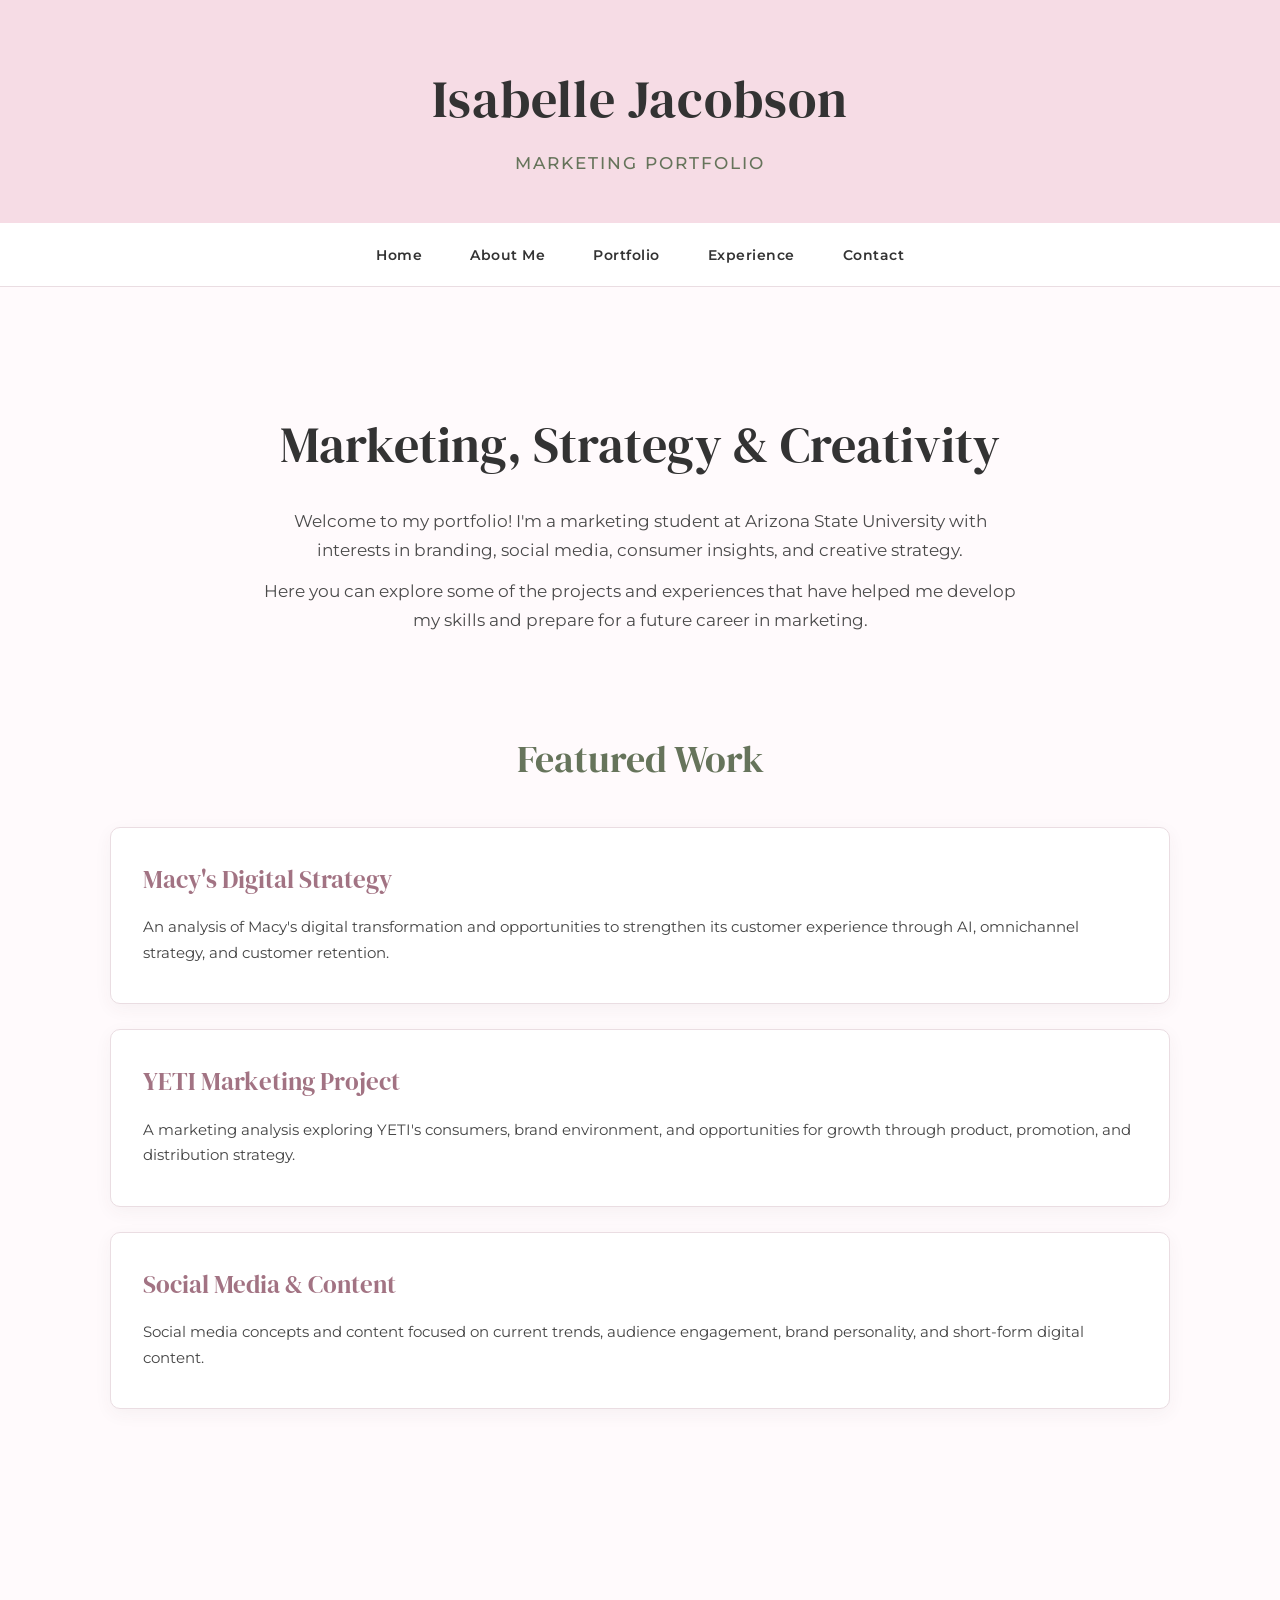
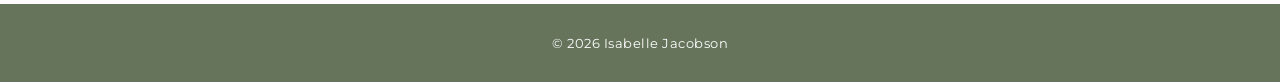
==== index.html @ bd359100 "Add files via upload" ====
<!DOCTYPE html>
<html lang="en">

<head>
    <meta charset="UTF-8">
    <meta name="viewport" content="width=device-width, initial-scale=1.0">
    <title>Isabelle Jacobson | Marketing Portfolio</title>
    <link rel="stylesheet" href="style.css">
</head>

<body>

    <header>
        <h1>Isabelle Jacobson</h1>
        <p>Marketing Portfolio</p>
    </header>

    <nav>
        <a href="index.html">Home</a>
        <a href="about.html">About Me</a>
        <a href="portfolio.html">Portfolio</a>
        <a href="experience.html">Experience</a>
        <a href="contact.html">Contact</a>
    </nav>

    <main>

        <section>
            <h2>Marketing, Strategy & Creativity</h2>

            <p>
                Welcome to my portfolio! I'm a marketing student at Arizona State University
                with interests in branding, social media, consumer insights, and creative strategy.
            </p>

            <p>
                Here you can explore some of the projects and experiences that have helped me
                develop my skills and prepare for a future career in marketing.
            </p>
        </section>

        <section>
            <h2>Featured Work</h2>

            <article>
                <h3>Macy's Digital Strategy</h3>
                <p>
                    An analysis of Macy's digital transformation and opportunities to strengthen
                    its customer experience through AI, omnichannel strategy, and customer retention.
                </p>
            </article>

            <article>
                <h3>YETI Marketing Project</h3>
                <p>
                    A marketing analysis exploring YETI's consumers, brand environment, and
                    opportunities for growth through product, promotion, and distribution strategy.
                </p>
            </article>

            <article>
                <h3>Social Media & Content</h3>
                <p>
                    Social media concepts and content focused on current trends, audience
                    engagement, brand personality, and short-form digital content.
                </p>
            </article>

        </section>

    </main>

    <footer>
        <p>&copy; 2026 Isabelle Jacobson</p>
    </footer>

</body>

</html>
---- style.css ----
/* ========================================
   ISABELLE JACOBSON MARKETING PORTFOLIO
   Main Stylesheet
======================================== */

/* Google Fonts */
@import url('https://fonts.googleapis.com/css2?family=DM+Serif+Display&family=Montserrat:wght@400;500;600;700&display=swap');


/* ========================================
   GENERAL PAGE STYLES
======================================== */

* {
    box-sizing: border-box;
}

html {
    scroll-behavior: smooth;
}

body {
    margin: 0;
    background-color: #fffafc;
    color: #333333;
    font-family: "Montserrat", Arial, sans-serif;
    font-size: 16px;
    line-height: 1.7;
}


/* ========================================
   HEADER
======================================== */

header {
    background-color: #f6dce5;
    text-align: center;
    padding: 55px 20px 45px;
}

header h1 {
    margin: 0;
    color: #333333;
    font-family: "DM Serif Display", Georgia, serif;
    font-size: 52px;
    font-weight: normal;
    letter-spacing: 1px;
}

header p {
    margin: 6px 0 0;
    color: #66745b;
    font-size: 17px;
    font-weight: 500;
    letter-spacing: 2px;
    text-transform: uppercase;
}


/* ========================================
   NAVIGATION
======================================== */

nav {
    background-color: #ffffff;
    border-bottom: 1px solid #eadde2;
    padding: 18px 20px;
    text-align: center;
}

nav a {
    display: inline-block;
    margin: 0 22px;
    color: #333333;
    font-size: 14px;
    font-weight: 600;
    letter-spacing: 0.5px;
    text-decoration: none;
    transition: color 0.3s ease;
}

nav a:hover {
    color: #a27383;
}


/* ========================================
   MAIN CONTENT
======================================== */

main {
    width: 90%;
    max-width: 1100px;
    margin: 0 auto;
    padding: 70px 20px;
}

main > section:first-child {
    max-width: 850px;
    margin: 0 auto;
    padding: 45px 20px 80px;
    text-align: center;
}

main > section:first-child h2 {
    margin: 0 0 20px;
    color: #333333;
    font-family: "DM Serif Display", Georgia, serif;
    font-size: 50px;
    font-weight: normal;
}

main > section:first-child p {
    max-width: 760px;
    margin: 12px auto;
    color: #4a4a4a;
    font-size: 17px;
}


/* ========================================
   SECTION HEADINGS
======================================== */

main > section:not(:first-child) {
    margin-bottom: 75px;
}

main > section:not(:first-child) > h2 {
    margin: 0 0 35px;
    color: #66745b;
    font-family: "DM Serif Display", Georgia, serif;
    font-size: 38px;
    font-weight: normal;
    text-align: center;
}


/* ========================================
   PROJECT / CONTENT CARDS
======================================== */

article {
    margin-bottom: 25px;
    padding: 30px 32px;
    background-color: #ffffff;
    border: 1px solid #eadde2;
    border-radius: 10px;
    box-shadow: 0 5px 18px rgba(70, 55, 60, 0.05);
    transition:
        transform 0.25s ease,
        box-shadow 0.25s ease;
}

article:hover {
    transform: translateY(-3px);
    box-shadow: 0 9px 25px rgba(70, 55, 60, 0.09);
}

article h3 {
    margin: 0 0 14px;
    color: #a27383;
    font-family: "DM Serif Display", Georgia, serif;
    font-size: 25px;
    font-weight: normal;
}

article p {
    margin: 8px 0;
    color: #444444;
    font-size: 15px;
}


/* ========================================
   LINKS
======================================== */

main a {
    color: #8f6574;
    font-weight: 600;
    text-decoration: none;
}

main a:hover {
    text-decoration: underline;
}


/* ========================================
   FOOTER
======================================== */

footer {
    margin-top: 50px;
    padding: 28px 20px;
    background-color: #66745b;
    color: #ffffff;
    text-align: center;
}

footer p {
    margin: 0;
    font-size: 13px;
    letter-spacing: 0.5px;
}


/* ========================================
   TABLET
======================================== */

@media (max-width: 800px) {

    header h1 {
        font-size: 44px;
    }

    nav a {
        margin: 0 12px;
    }

    main {
        width: 94%;
        padding: 50px 15px;
    }

    main > section:first-child h2 {
        font-size: 43px;
    }
}


/* ========================================
   PHONE
======================================== */

@media (max-width: 600px) {

    header {
        padding: 40px 15px 32px;
    }

    header h1 {
        font-size: 38px;
    }

    header p {
        font-size: 13px;
    }

    nav {
        padding: 10px;
    }

    nav a {
        display: block;
        margin: 0;
        padding: 9px;
    }

    main {
        width: 94%;
        padding: 35px 12px;
    }

    main > section:first-child {
        padding: 30px 10px 55px;
    }

    main > section:first-child h2 {
        font-size: 38px;
    }

    main > section:first-child p {
        font-size: 15px;
    }

    main > section:not(:first-child) > h2 {
        font-size: 32px;
    }

    article {
        padding: 24px;
    }

    article h3 {
        font-size: 22px;
    }
}
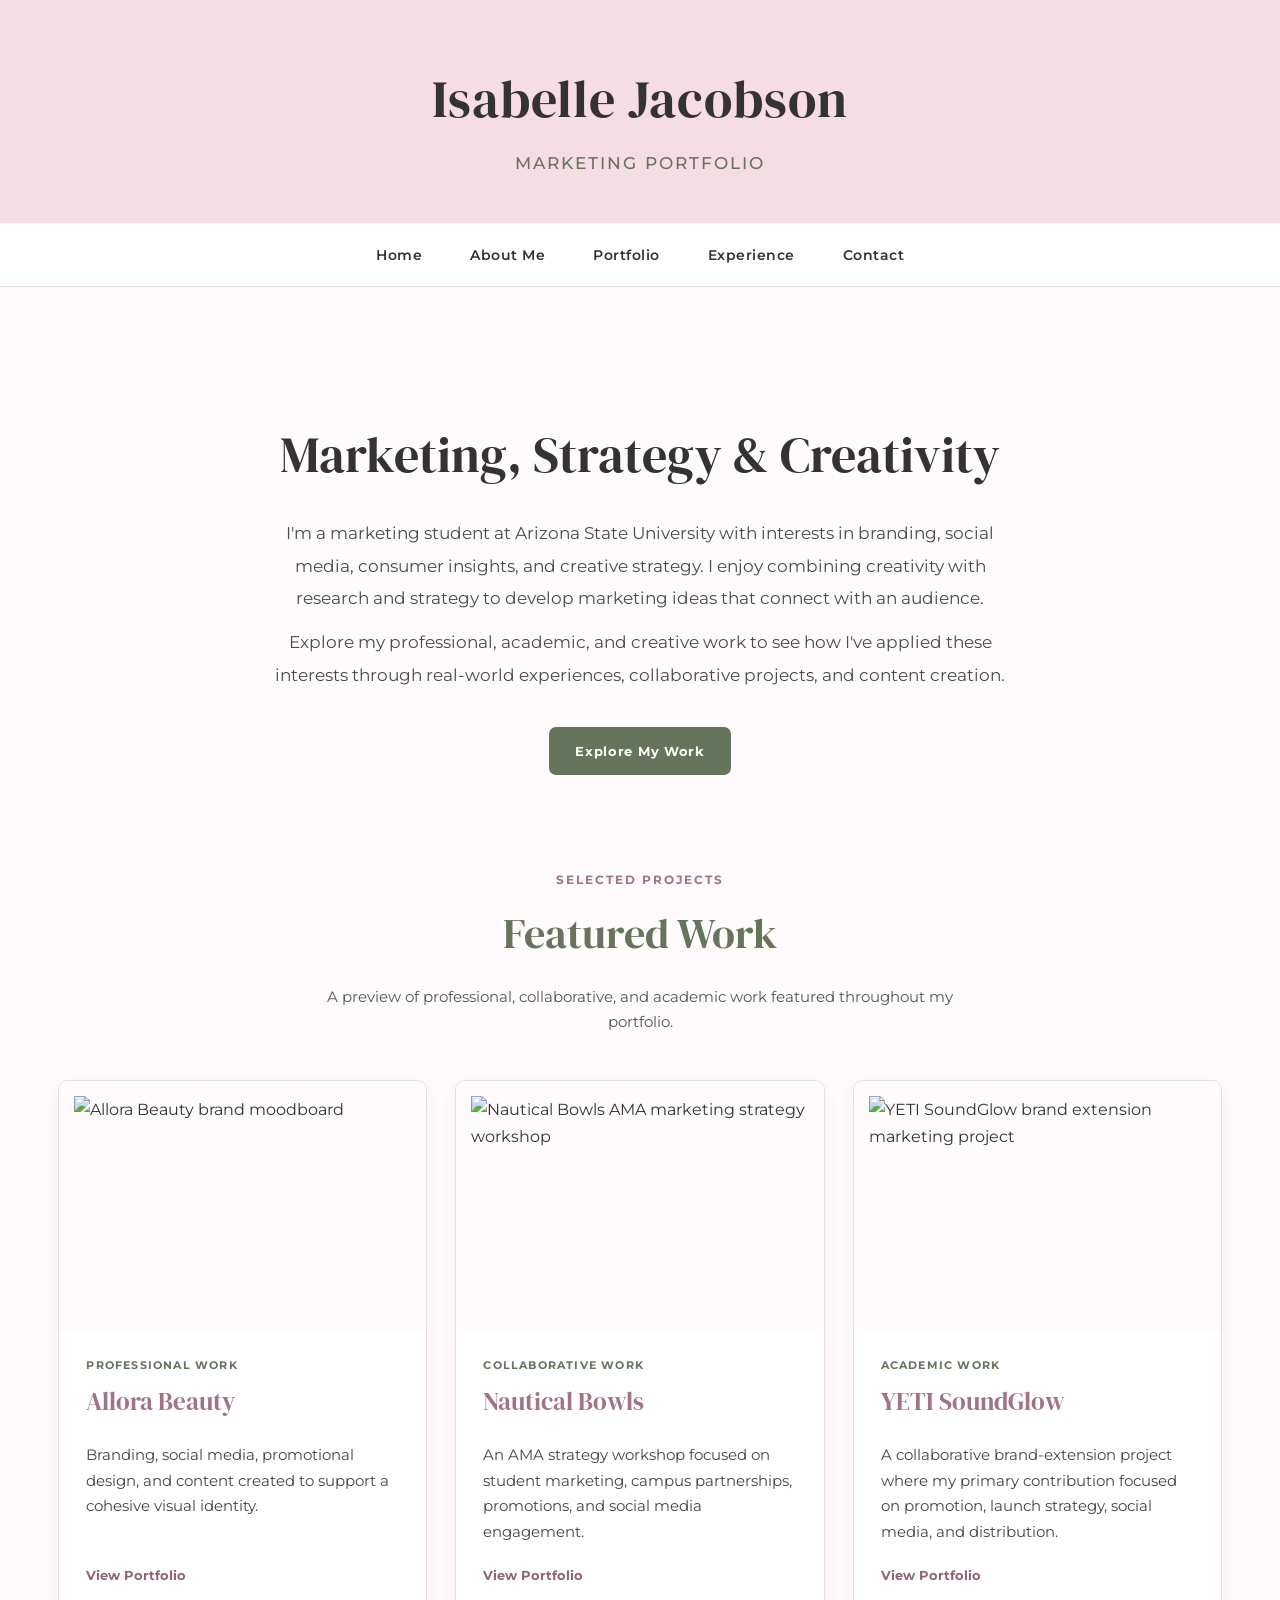
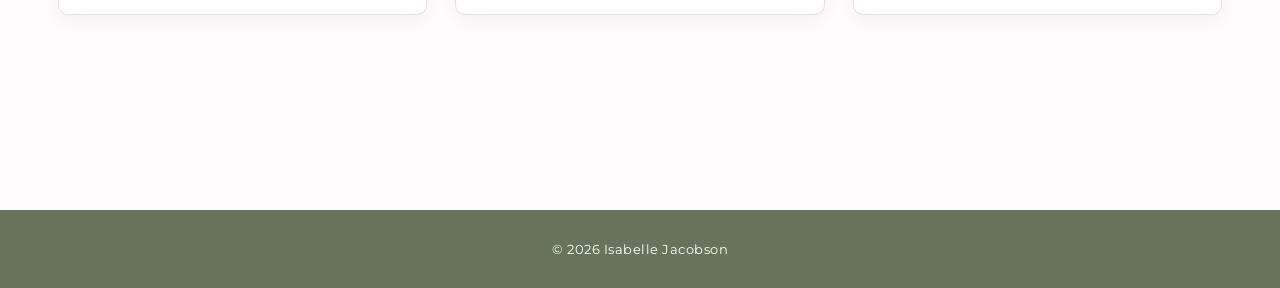
==== commit c45ac183: "Update portfolio pages" ====
--- a/index.html
+++ b/index.html
@@ -4,6 +4,7 @@
 <head>
     <meta charset="UTF-8">
     <meta name="viewport" content="width=device-width, initial-scale=1.0">
+    <meta name="description" content="Isabelle Jacobson's marketing portfolio featuring branding, social media, content creation, marketing strategy, and academic work.">
     <title>Isabelle Jacobson | Marketing Portfolio</title>
     <link rel="stylesheet" href="style.css">
 </head>
@@ -23,52 +24,153 @@
         <a href="contact.html">Contact</a>
     </nav>
 
-    <main>
 
-        <section>
+    <main class="home-main">
+
+        <!-- HOME INTRO -->
+
+        <section class="home-intro">
+
             <h2>Marketing, Strategy & Creativity</h2>
 
             <p>
-                Welcome to my portfolio! I'm a marketing student at Arizona State University
-                with interests in branding, social media, consumer insights, and creative strategy.
+                I'm a marketing student at Arizona State University with interests
+                in branding, social media, consumer insights, and creative strategy.
+                I enjoy combining creativity with research and strategy to develop
+                marketing ideas that connect with an audience.
             </p>
 
             <p>
-                Here you can explore some of the projects and experiences that have helped me
-                develop my skills and prepare for a future career in marketing.
+                Explore my professional, academic, and creative work to see how
+                I've applied these interests through real-world experiences,
+                collaborative projects, and content creation.
             </p>
+
+            <a href="portfolio.html" class="home-button">
+                Explore My Work
+            </a>
+
         </section>
 
-        <section>
-            <h2>Featured Work</h2>
 
-            <article>
-                <h3>Macy's Digital Strategy</h3>
+        <!-- FEATURED WORK -->
+
+        <section class="featured-work">
+
+            <div class="home-section-heading">
+
+                <p class="portfolio-label">Selected Projects</p>
+
+                <h2>Featured Work</h2>
+
                 <p>
-                    An analysis of Macy's digital transformation and opportunities to strengthen
-                    its customer experience through AI, omnichannel strategy, and customer retention.
+                    A preview of professional, collaborative, and academic work
+                    featured throughout my portfolio.
                 </p>
-            </article>
 
-            <article>
-                <h3>YETI Marketing Project</h3>
-                <p>
-                    A marketing analysis exploring YETI's consumers, brand environment, and
-                    opportunities for growth through product, promotion, and distribution strategy.
-                </p>
-            </article>
+            </div>
 
-            <article>
-                <h3>Social Media & Content</h3>
-                <p>
-                    Social media concepts and content focused on current trends, audience
-                    engagement, brand personality, and short-form digital content.
-                </p>
-            </article>
+
+            <div class="featured-grid">
+
+
+                <!-- ALLORA -->
+
+                <article class="featured-card">
+
+                    <img
+                        src="images/Allora/allora-moodboard.png"
+                        alt="Allora Beauty brand moodboard">
+
+                    <div class="featured-card-content">
+
+                        <p class="project-type">
+                            Professional Work
+                        </p>
+
+                        <h3>Allora Beauty</h3>
+
+                        <p>
+                            Branding, social media, promotional design, and
+                            content created to support a cohesive visual identity.
+                        </p>
+
+                        <a href="portfolio.html">
+                            View Portfolio
+                        </a>
+
+                    </div>
+
+                </article>
+
+
+                <!-- NAUTICAL BOWLS -->
+
+                <article class="featured-card">
+
+                    <img
+                        src="images/AMA/nautical-bowls-ss.png"
+                        alt="Nautical Bowls AMA marketing strategy workshop">
+
+                    <div class="featured-card-content">
+
+                        <p class="project-type">
+                            Collaborative Work
+                        </p>
+
+                        <h3>Nautical Bowls</h3>
+
+                        <p>
+                            An AMA strategy workshop focused on student marketing,
+                            campus partnerships, promotions, and social media
+                            engagement.
+                        </p>
+
+                        <a href="portfolio.html">
+                            View Portfolio
+                        </a>
+
+                    </div>
+
+                </article>
+
+
+                <!-- YETI SOUNDGLOW -->
+
+                <article class="featured-card">
+
+                    <img
+                        src="images/Class Projects/yeti-soundglow-ss.png"
+                        alt="YETI SoundGlow brand extension marketing project">
+
+                    <div class="featured-card-content">
+
+                        <p class="project-type">
+                            Academic Work
+                        </p>
+
+                        <h3>YETI SoundGlow</h3>
+
+                        <p>
+                            A collaborative brand-extension project where my
+                            primary contribution focused on promotion, launch
+                            strategy, social media, and distribution.
+                        </p>
+
+                        <a href="portfolio.html">
+                            View Portfolio
+                        </a>
+
+                    </div>
+
+                </article>
+
+            </div>
 
         </section>
 
     </main>
+
 
     <footer>
         <p>&copy; 2026 Isabelle Jacobson</p>
--- a/style.css
+++ b/style.css
@@ -1,15 +1,11 @@
 /* ========================================
    ISABELLE JACOBSON MARKETING PORTFOLIO
-   Main Stylesheet
 ======================================== */
 
-/* Google Fonts */
 @import url('https://fonts.googleapis.com/css2?family=DM+Serif+Display&family=Montserrat:wght@400;500;600;700&display=swap');
 
 
-/* ========================================
-   GENERAL PAGE STYLES
-======================================== */
+/* GENERAL */
 
 * {
     box-sizing: border-box;
@@ -29,9 +25,7 @@
 }
 
 
-/* ========================================
-   HEADER
-======================================== */
+/* HEADER */
 
 header {
     background-color: #f6dce5;
@@ -58,9 +52,7 @@
 }
 
 
-/* ========================================
-   NAVIGATION
-======================================== */
+/* NAVIGATION */
 
 nav {
     background-color: #ffffff;
@@ -85,9 +77,7 @@
 }
 
 
-/* ========================================
-   MAIN CONTENT
-======================================== */
+/* MAIN CONTENT */
 
 main {
     width: 90%;
@@ -119,9 +109,185 @@
 }
 
 
-/* ========================================
-   SECTION HEADINGS
-======================================== */
+/* HOME PAGE */
+
+.home-main {
+    width: 94%;
+    max-width: 1250px;
+}
+
+.home-main > .home-intro {
+    max-width: 900px;
+    padding-top: 55px;
+    padding-bottom: 95px;
+}
+
+.home-intro p {
+    line-height: 1.9;
+}
+
+.home-button {
+    display: inline-block;
+    margin-top: 24px;
+    padding: 13px 26px;
+    background-color: #66745b;
+    border-radius: 7px;
+    color: #ffffff !important;
+    font-size: 13px;
+    font-weight: 700;
+    letter-spacing: 0.7px;
+    text-decoration: none !important;
+    transition:
+        background-color 0.2s ease,
+        transform 0.2s ease;
+}
+
+.home-button:hover {
+    background-color: #56634c;
+    transform: translateY(-2px);
+}
+
+.featured-work {
+    margin-bottom: 80px;
+}
+
+.home-section-heading {
+    max-width: 760px;
+    margin: 0 auto 45px;
+    text-align: center;
+}
+
+.home-section-heading h2 {
+    margin: 0 0 14px;
+    color: #66745b;
+    font-family: "DM Serif Display", Georgia, serif;
+    font-size: 42px;
+    font-weight: normal;
+}
+
+.home-section-heading > p:last-child {
+    max-width: 650px;
+    margin: 0 auto;
+    color: #555555;
+    font-size: 15px;
+}
+
+.featured-grid {
+    display: grid;
+    grid-template-columns: repeat(3, 1fr);
+    gap: 28px;
+}
+
+.featured-card {
+    display: flex;
+    flex-direction: column;
+    height: 100%;
+    margin: 0;
+    padding: 0;
+    overflow: hidden;
+}
+
+.featured-card > img {
+    display: block;
+    width: 100%;
+    height: 250px;
+    padding: 15px;
+    background-color: #fffafc;
+    object-fit: contain;
+    object-position: center;
+}
+
+.featured-card-content {
+    display: flex;
+    flex: 1;
+    flex-direction: column;
+    padding: 25px 27px 28px;
+}
+
+.featured-card-content h3 {
+    margin: 0 0 12px;
+}
+
+.featured-card-content .project-type {
+    margin-bottom: 5px !important;
+}
+
+.featured-card-content > p:not(.project-type) {
+    flex: 1;
+    margin-bottom: 20px;
+}
+
+.featured-card-content a {
+    align-self: flex-start;
+    color: #8f6574;
+    font-size: 13px;
+    font-weight: 700;
+    text-decoration: none;
+}
+
+.featured-card-content a:hover {
+    text-decoration: underline;
+}
+
+
+/* ABOUT ME */
+
+main:has(.about-intro) {
+    width: 96%;
+    max-width: 1400px;
+}
+
+main > .about-intro {
+    display: grid;
+    grid-template-columns: 700px 400px;
+    align-items: center;
+    justify-content: center;
+    column-gap: 55px;
+    width: 100%;
+    max-width: 1200px;
+    margin: 0 auto;
+    padding: 35px 0 90px;
+    text-align: center;
+}
+
+.about-text {
+    width: 700px;
+}
+
+.about-text h2 {
+    margin: 0 0 30px;
+    color: #333333;
+    font-family: "DM Serif Display", Georgia, serif;
+    font-size: 50px;
+    font-weight: normal;
+}
+
+.about-text p {
+    width: 100%;
+    max-width: 700px;
+    margin: 0 auto 24px;
+    color: #4a4a4a;
+    font-size: 16px;
+    line-height: 1.8;
+    text-align: center;
+}
+
+.about-photo {
+    width: 400px;
+}
+
+.about-photo img {
+    display: block;
+    width: 400px;
+    height: 540px;
+    object-fit: cover;
+    object-position: center;
+    border-radius: 10px;
+    box-shadow: 0 10px 30px rgba(70, 55, 60, 0.12);
+}
+
+
+/* STANDARD SECTION HEADINGS */
 
 main > section:not(:first-child) {
     margin-bottom: 75px;
@@ -137,9 +303,7 @@
 }
 
 
-/* ========================================
-   PROJECT / CONTENT CARDS
-======================================== */
+/* STANDARD CARDS */
 
 article {
     margin-bottom: 25px;
@@ -173,9 +337,394 @@
 }
 
 
-/* ========================================
-   LINKS
-======================================== */
+/* EXPERIENCE TABLE */
+
+.experience-overview {
+    max-width: 1000px;
+    margin-left: auto;
+    margin-right: auto;
+}
+
+.table-container {
+    width: 100%;
+    overflow-x: auto;
+    background-color: #ffffff;
+    border: 1px solid #eadde2;
+    border-radius: 10px;
+    box-shadow: 0 5px 18px rgba(70, 55, 60, 0.05);
+}
+
+table {
+    width: 100%;
+    border-collapse: collapse;
+}
+
+thead {
+    background-color: #f6dce5;
+}
+
+th {
+    padding: 20px 22px;
+    color: #66745b;
+    font-size: 13px;
+    font-weight: 700;
+    letter-spacing: 1px;
+    text-align: left;
+    text-transform: uppercase;
+}
+
+td {
+    padding: 20px 22px;
+    color: #444444;
+    font-size: 14px;
+    vertical-align: middle;
+}
+
+tbody tr {
+    border-top: 1px solid #eadde2;
+}
+
+tbody tr:hover {
+    background-color: #fffafc;
+}
+
+th:first-child,
+td:first-child {
+    width: 38%;
+}
+
+th:nth-child(2),
+td:nth-child(2) {
+    width: 37%;
+}
+
+th:last-child,
+td:last-child {
+    width: 25%;
+}
+
+
+/* PORTFOLIO */
+
+.portfolio-main {
+    width: 94%;
+    max-width: 1250px;
+}
+
+.portfolio-main > .portfolio-intro {
+    max-width: 850px;
+    padding-bottom: 90px;
+}
+
+.portfolio-section {
+    margin-bottom: 120px;
+}
+
+.portfolio-section-heading {
+    max-width: 800px;
+    margin: 0 auto 45px;
+    text-align: center;
+}
+
+.portfolio-label {
+    margin: 0 0 8px;
+    color: #a27383;
+    font-size: 12px;
+    font-weight: 700;
+    letter-spacing: 2px;
+    text-transform: uppercase;
+}
+
+.portfolio-section-heading h2 {
+    margin: 0 0 18px;
+    color: #66745b;
+    font-family: "DM Serif Display", Georgia, serif;
+    font-size: 42px;
+    font-weight: normal;
+}
+
+.portfolio-section-heading > p:last-child {
+    max-width: 760px;
+    margin: 0 auto;
+    color: #555555;
+    font-size: 15px;
+    line-height: 1.8;
+}
+
+.portfolio-grid {
+    display: grid;
+    grid-template-columns: repeat(2, 1fr);
+    gap: 28px;
+}
+
+.portfolio-grid.three-column {
+    grid-template-columns: repeat(3, 1fr);
+}
+
+.portfolio-grid.two-column {
+    grid-template-columns: repeat(2, 1fr);
+    max-width: 900px;
+    margin: 0 auto;
+}
+
+.portfolio-card {
+    height: 100%;
+    margin: 0;
+    padding: 32px;
+}
+
+.portfolio-card h3 {
+    margin-bottom: 5px;
+    font-size: 25px;
+}
+
+.project-type {
+    margin: 0 0 18px !important;
+    color: #66745b !important;
+    font-size: 11px !important;
+    font-weight: 700;
+    letter-spacing: 1.2px;
+    text-transform: uppercase;
+}
+
+.portfolio-card > p:last-child {
+    line-height: 1.8;
+}
+
+
+/* PORTFOLIO IMAGES */
+
+.portfolio-image {
+    display: block;
+    width: 100%;
+    height: 320px;
+    margin-bottom: 22px;
+    padding: 8px;
+    object-fit: contain;
+    object-position: center;
+    background-color: #fffafc;
+    border-radius: 8px;
+}
+
+.media-pair {
+    display: grid;
+    grid-template-columns: repeat(2, 1fr);
+    gap: 18px;
+    margin-bottom: 22px;
+}
+
+.media-pair img {
+    display: block;
+    width: 100%;
+    height: 320px;
+    padding: 6px;
+    object-fit: contain;
+    object-position: center;
+    background-color: #fffafc;
+    border-radius: 8px;
+}
+
+.media-pair img:last-child {
+    object-fit: cover;
+    padding: 0;
+}
+
+
+/* PORTFOLIO VIDEOS */
+
+.portfolio-video {
+    display: block;
+    width: 100%;
+    aspect-ratio: 9 / 16;
+    margin: 0 auto 22px;
+    object-fit: contain;
+    object-position: center;
+    background-color: #000000;
+    border-radius: 8px;
+}
+
+
+/* AMA SOCIAL MEDIA COMMITTEE */
+
+.ama-social-heading {
+    margin-top: 95px;
+    margin-bottom: 35px;
+}
+
+.ama-feature-card {
+    width: 100%;
+    max-width: 1150px;
+    height: auto;
+    margin: 0 auto;
+    padding: 30px;
+}
+
+.ama-feature-media {
+    display: grid;
+    grid-template-columns: 0.65fr 1.35fr;
+    align-items: center;
+    gap: 25px;
+    margin-bottom: 28px;
+}
+
+.ama-feature-media img:first-child {
+    display: block;
+    width: 100%;
+    height: 340px;
+    padding: 5px;
+    object-fit: contain;
+    background-color: #fffafc;
+    border-radius: 8px;
+}
+
+.ama-feature-media img:last-child {
+    display: block;
+    width: 100%;
+    height: 340px;
+    object-fit: cover;
+    object-position: center;
+    border-radius: 8px;
+}
+
+.ama-feature-text {
+    max-width: 780px;
+    margin: 0 auto;
+    text-align: center;
+}
+
+.ama-feature-text h3 {
+    margin-bottom: 5px;
+}
+
+.ama-feature-text p:last-child {
+    max-width: 720px;
+    margin: 12px auto 0;
+}
+
+
+/* CONTACT PAGE */
+
+.contact-section {
+    max-width: 1000px;
+    margin-left: auto;
+    margin-right: auto;
+}
+
+.contact-options {
+    display: grid;
+    grid-template-columns: repeat(2, 1fr);
+    gap: 28px;
+}
+
+.contact-card {
+    margin: 0;
+    text-align: center;
+}
+
+.contact-card h3 {
+    margin-bottom: 10px;
+}
+
+.contact-card a {
+    display: inline-block;
+    margin-top: 10px;
+}
+
+.contact-form-section {
+    max-width: 800px;
+    margin-left: auto;
+    margin-right: auto;
+}
+
+.contact-form-section > h2 {
+    margin-bottom: 12px !important;
+}
+
+.form-intro {
+    margin: 0 auto 30px;
+    color: #555555;
+    text-align: center;
+}
+
+form {
+    padding: 38px 42px;
+    background-color: #ffffff;
+    border: 1px solid #eadde2;
+    border-radius: 10px;
+    box-shadow: 0 5px 18px rgba(70, 55, 60, 0.05);
+}
+
+.form-group {
+    margin-bottom: 24px;
+}
+
+.form-group label {
+    display: block;
+    margin-bottom: 8px;
+    color: #66745b;
+    font-size: 12px;
+    font-weight: 700;
+    letter-spacing: 1px;
+    text-transform: uppercase;
+}
+
+.form-group input,
+.form-group textarea {
+    width: 100%;
+    padding: 14px 16px;
+    background-color: #fffafc;
+    border: 1px solid #dfd2d7;
+    border-radius: 7px;
+    color: #333333;
+    font-family: "Montserrat", Arial, sans-serif;
+    font-size: 14px;
+    outline: none;
+}
+
+.form-group textarea {
+    min-height: 150px;
+    resize: vertical;
+}
+
+.form-group input:focus,
+.form-group textarea:focus {
+    border-color: #a27383;
+    box-shadow: 0 0 0 3px rgba(162, 115, 131, 0.10);
+}
+
+form button {
+    display: block;
+    margin: 8px auto 0;
+    padding: 14px 30px;
+    background-color: #66745b;
+    border: none;
+    border-radius: 7px;
+    color: #ffffff;
+    font-family: "Montserrat", Arial, sans-serif;
+    font-size: 13px;
+    font-weight: 700;
+    letter-spacing: 0.8px;
+    cursor: pointer;
+}
+
+form button:hover {
+    background-color: #56634c;
+}
+
+.resume-section {
+    max-width: 800px;
+    margin-left: auto;
+    margin-right: auto;
+    text-align: center;
+}
+
+.resume-section p {
+    max-width: 650px;
+    margin: 8px auto;
+}
+
+
+/* LINKS */
 
 main a {
     color: #8f6574;
@@ -188,9 +737,7 @@
 }
 
 
-/* ========================================
-   FOOTER
-======================================== */
+/* FOOTER */
 
 footer {
     margin-top: 50px;
@@ -207,11 +754,37 @@
 }
 
 
-/* ========================================
-   TABLET
-======================================== */
-
-@media (max-width: 800px) {
+/* LARGE TABLET */
+
+@media (max-width: 1200px) {
+
+    main > .about-intro {
+        grid-template-columns: minmax(500px, 650px) 360px;
+        column-gap: 40px;
+    }
+
+    .about-text {
+        width: 100%;
+    }
+
+    .about-photo {
+        width: 360px;
+    }
+
+    .about-photo img {
+        width: 360px;
+        height: 485px;
+    }
+
+    .portfolio-grid.three-column {
+        grid-template-columns: repeat(2, 1fr);
+    }
+}
+
+
+/* TABLET */
+
+@media (max-width: 900px) {
 
     header h1 {
         font-size: 44px;
@@ -229,12 +802,57 @@
     main > section:first-child h2 {
         font-size: 43px;
     }
-}
-
-
-/* ========================================
-   PHONE
-======================================== */
+
+    main > .about-intro {
+        grid-template-columns: 1fr 300px;
+        column-gap: 30px;
+    }
+
+    .about-text h2 {
+        font-size: 43px;
+    }
+
+    .about-photo {
+        width: 300px;
+    }
+
+    .about-photo img {
+        width: 300px;
+        height: 405px;
+    }
+
+    .featured-grid {
+        grid-template-columns: repeat(2, 1fr);
+    }
+
+    .portfolio-section {
+        margin-bottom: 90px;
+    }
+
+    .portfolio-grid,
+    .portfolio-grid.three-column,
+    .portfolio-grid.two-column {
+        grid-template-columns: repeat(2, 1fr);
+    }
+
+    .ama-feature-media {
+        grid-template-columns: 1fr;
+    }
+
+    .ama-feature-media img:first-child {
+        width: 100%;
+        max-width: 380px;
+        height: 360px;
+        margin: 0 auto;
+    }
+
+    .ama-feature-media img:last-child {
+        height: 360px;
+    }
+}
+
+
+/* PHONE */
 
 @media (max-width: 600px) {
 
@@ -260,7 +878,10 @@
         padding: 9px;
     }
 
-    main {
+    main,
+    main:has(.about-intro),
+    .portfolio-main,
+    .home-main {
         width: 94%;
         padding: 35px 12px;
     }
@@ -277,6 +898,53 @@
         font-size: 15px;
     }
 
+    .home-main > .home-intro {
+        padding-bottom: 65px;
+    }
+
+    .home-section-heading h2 {
+        font-size: 34px;
+    }
+
+    .featured-grid {
+        grid-template-columns: 1fr;
+    }
+
+    .featured-card > img {
+        height: 280px;
+    }
+
+    main > .about-intro {
+        display: flex;
+        flex-direction: column;
+        gap: 35px;
+        padding: 30px 10px 60px;
+    }
+
+    .about-text {
+        width: 100%;
+    }
+
+    .about-text h2 {
+        font-size: 38px;
+    }
+
+    .about-text p {
+        width: 100%;
+        font-size: 15px;
+    }
+
+    .about-photo {
+        width: 100%;
+    }
+
+    .about-photo img {
+        width: 100%;
+        max-width: 360px;
+        height: 485px;
+        margin: 0 auto;
+    }
+
     main > section:not(:first-child) > h2 {
         font-size: 32px;
     }
@@ -288,4 +956,89 @@
     article h3 {
         font-size: 22px;
     }
+
+    .table-container {
+        border-radius: 8px;
+    }
+
+    table {
+        min-width: 650px;
+    }
+
+    th,
+    td {
+        padding: 16px;
+    }
+
+    .portfolio-main > .portfolio-intro {
+        padding-bottom: 65px;
+    }
+
+    .portfolio-section {
+        margin-bottom: 75px;
+    }
+
+    .portfolio-section-heading h2 {
+        font-size: 34px;
+    }
+
+    .portfolio-grid,
+    .portfolio-grid.three-column,
+    .portfolio-grid.two-column {
+        grid-template-columns: 1fr;
+    }
+
+    .portfolio-card {
+        padding: 25px;
+    }
+
+    .portfolio-image {
+        height: auto;
+        max-height: 450px;
+    }
+
+    .media-pair {
+        grid-template-columns: 1fr;
+    }
+
+    .media-pair img {
+        height: auto;
+        max-height: 450px;
+    }
+
+    .portfolio-video {
+        width: 100%;
+        max-width: 360px;
+        aspect-ratio: 9 / 16;
+        margin-left: auto;
+        margin-right: auto;
+    }
+
+    .ama-social-heading {
+        margin-top: 70px;
+    }
+
+    .ama-feature-card {
+        padding: 22px;
+    }
+
+    .ama-feature-media {
+        grid-template-columns: 1fr;
+        gap: 18px;
+    }
+
+    .ama-feature-media img:first-child,
+    .ama-feature-media img:last-child {
+        width: 100%;
+        height: auto;
+        max-height: 380px;
+    }
+
+    .contact-options {
+        grid-template-columns: 1fr;
+    }
+
+    form {
+        padding: 28px 22px;
+    }
 }
